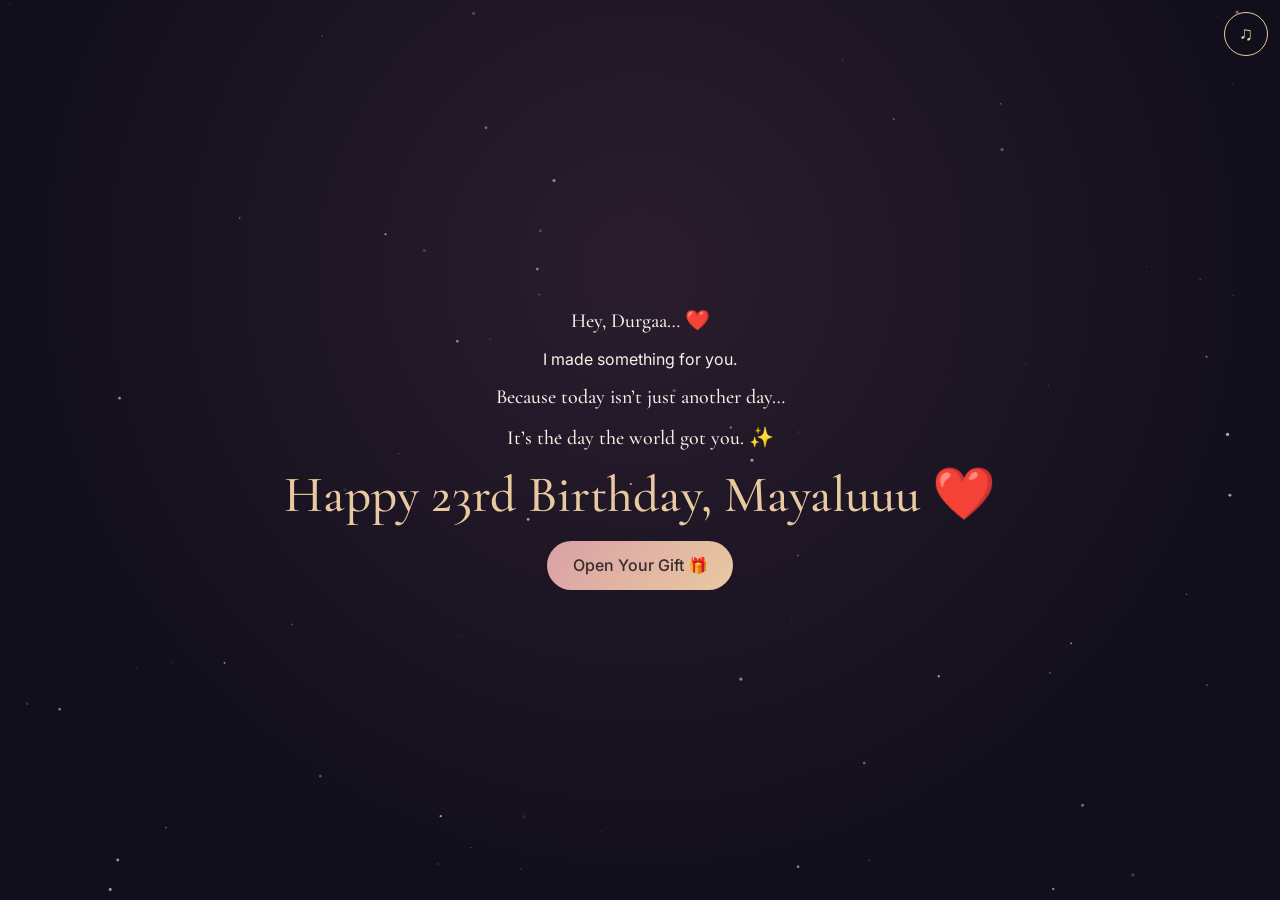
==== index.html @ c052ac60 "Initial commit" ====
<!DOCTYPE html>
<html lang="en">
<head>
<meta charset="utf-8">
<meta name="viewport" content="width=device-width, initial-scale=1, viewport-fit=cover">
<title>Mayaluu · Chapter 23</title>
<link rel="preconnect" href="https://fonts.googleapis.com">
<link href="https://fonts.googleapis.com/css2?family=Cormorant+Garamond:ital,wght@0,500;1,500&family=Inter:wght@400;500&family=Caveat:wght@500&display=swap" rel="stylesheet">
<link rel="stylesheet" href="style.css">
</head>
<body>
<canvas id="stars" aria-hidden="true"></canvas>
<canvas id="confetti" aria-hidden="true"></canvas>

<!-- MUSIC -->
<audio
  id="song"
  src="assets/music/Happy Birthday Durga Jii - usesuno.com.mp3"
  loop
  preload="none">
</audio>

<button
  id="music"
  class="music"
  aria-label="Play or pause music"
  aria-pressed="false">
  ♫
</button>

<!-- 1. OPENING -->
<section id="intro" class="screen on">
  <p class="l serif big" style="--d:.4s">Hey, Durgaa… ❤️</p>
  <p class="l small" style="--d:1.8s">I made something for you.</p>
  <p class="l serif" style="--d:3.4s">Because today isn’t just another day…</p>
  <p class="l serif" style="--d:5s">It’s the day the world got you. ✨</p>
  <h1 class="l serif big gold" style="--d:6.8s">Happy 23rd Birthday, Mayaluuu ❤️</h1>
  <div class="l" style="--d:8.6s">
  <button id="openGift" class="btn glow" onclick="window.location.href='index1.html'">
    Open Your Gift 🎁
  </button>
</div>  
</section>



<div id="toast" role="status"></div>
<script src="script.js"></script>
</body>
</html>
---- style.css ----
/* Palette: tweak here */
:root{--cream:#f8f1e7;--paper:#fbf6ee;--blush:#f1d3d0;--rose:#b86b77;--ink:#3a2a2d;--night:#120f1c;--gold:#e9c9a0;
--serif:"Cormorant Garamond",Georgia,serif;--sans:Inter,system-ui,sans-serif;--hand:Caveat,"Segoe Script",cursive}
*{box-sizing:border-box;margin:0}
html,body{height:100%;overflow:hidden;background:radial-gradient(circle at 50% 30%,#2a1d2e,var(--night) 70%);color:var(--cream);font-family:var(--sans);-webkit-tap-highlight-color:transparent}
canvas{position:fixed;inset:0;width:100%;height:100%;pointer-events:none}#stars{pointer-events:auto}#confetti{z-index:50;pointer-events:none}
.serif{font-family:var(--serif);font-weight:500}.hand{font-family:var(--hand)}.gold{color:var(--gold)}
.screen{position:fixed;inset:0;display:none;flex-direction:column;align-items:center;justify-content:center;gap:1rem;padding:1.5rem;text-align:center;overflow-y:auto;z-index:2}
.screen.on{display:flex;animation:fade 1.2s both}@keyframes fade{from{opacity:0}}
.big{font-size:clamp(2rem,8vw,3.2rem);line-height:1.15}.screen p{font-size:1.25rem;max-width:30ch}.small{font-size:1rem!important;opacity:.8}
.l{opacity:0;animation:rise 1.4s var(--d) both}@keyframes rise{from{opacity:0;transform:translateY(12px);filter:blur(4px)}to{opacity:1;transform:none;filter:none}}
.btn{font:500 1rem var(--sans);padding:.9rem 1.6rem;border-radius:999px;border:1px solid var(--gold);background:transparent;color:var(--cream);cursor:pointer;min-height:48px}
.btn.dark{background:var(--ink);color:var(--cream);border-color:var(--ink)}.btn.sm{padding:.6rem 1.1rem;min-height:44px;font-size:.9rem}
.btn.glow{animation:pulse 2.6s infinite;background:linear-gradient(135deg,#d9a0a6,#e9c9a0);color:var(--ink);border:0}
@keyframes pulse{50%{box-shadow:0 0 28px 6px rgba(233,201,160,.5)}}
button:focus-visible{outline:2px solid var(--gold);outline-offset:3px}
#flash{position:fixed;inset:0;z-index:40;background:radial-gradient(circle,#fff6e0,#f1d3d0 60%,transparent);opacity:0;pointer-events:none;transition:opacity .9s}#flash.on{opacity:1}
.music{position:fixed;top:max(12px,env(safe-area-inset-top));right:12px;z-index:60;width:44px;height:44px;border-radius:50%;border:1px solid var(--gold);background:rgba(18,15,28,.6);color:var(--gold);font-size:1.2rem;cursor:pointer}
.music[aria-pressed=true]{animation:ring 2s infinite}@keyframes ring{0%{box-shadow:0 0 0 0 rgba(233,201,160,.6)}100%{box-shadow:0 0 0 16px transparent}}

/* Mobile-friendly fixed page buttons */
#bookwrap{justify-content:flex-start;padding-top:max(60px,env(safe-area-inset-top))}
.book{height:min(calc(100vh - 200px),calc(100dvh - 200px),590px)}
.ctrl{position:fixed;left:0;right:0;bottom:0;z-index:30;justify-content:space-between;gap:.6rem;margin:0;padding:.7rem 1rem calc(.7rem + env(safe-area-inset-bottom));background:linear-gradient(transparent,rgba(18,15,28,.92) 40%)}
.ctrl button{width:auto;min-width:96px;height:52px;border-radius:999px;padding:0 1.2rem;font:500 1rem var(--sans)}
.ctrl .nx{flex:1;max-width:220px;background:linear-gradient(135deg,#d9a0a6,#e9c9a0);color:var(--ink);border:0;animation:pulse 2.6s infinite}
.ctrl span{flex:0 0 auto;min-width:60px;font-size:.95rem}

/* Fix: intro button must fade in, then pulse */
.btn.glow.l{animation:rise 1.4s var(--d) both,pulse 2.6s calc(var(--d) + 1.4s) infinite}

/* Intro button: shown by script.js after the last line */
.gbtn{opacity:0;pointer-events:none;transition:opacity 1.2s}
.gbtn.on{opacity:1;pointer-events:auto}

/* Paper-like page turn */
.leaf{transition:none}
.leaf.flip{transform:rotateY(-178deg);animation:turnF 1.2s cubic-bezier(.45,.05,.3,1)}
.leaf.unf{animation:turnB 1.2s cubic-bezier(.45,.05,.3,1)}
@keyframes turnF{0%{transform:rotateY(0)}30%{transform:rotateY(-55deg) skewY(2.5deg)}65%{transform:rotateY(-125deg) skewY(-2deg)}100%{transform:rotateY(-178deg)}}
@keyframes turnB{0%{transform:rotateY(-178deg)}35%{transform:rotateY(-125deg) skewY(-2deg)}70%{transform:rotateY(-55deg) skewY(2.5deg)}100%{transform:rotateY(0)}}
.front::after,.back::after{content:"";position:absolute;inset:0;pointer-events:none;opacity:0;background:linear-gradient(90deg,rgba(40,20,20,.35),rgba(255,255,255,.18) 35%,transparent 75%)}
.leaf.flip .front::after,.leaf.flip .back::after,.leaf.unf .front::after,.leaf.unf .back::after{animation:shade 1.2s ease-in-out}
@keyframes shade{0%,100%{opacity:0}50%{opacity:1}}
.leaf.flip,.leaf.unf{filter:drop-shadow(8px 6px 10px rgba(0,0,0,.35))}
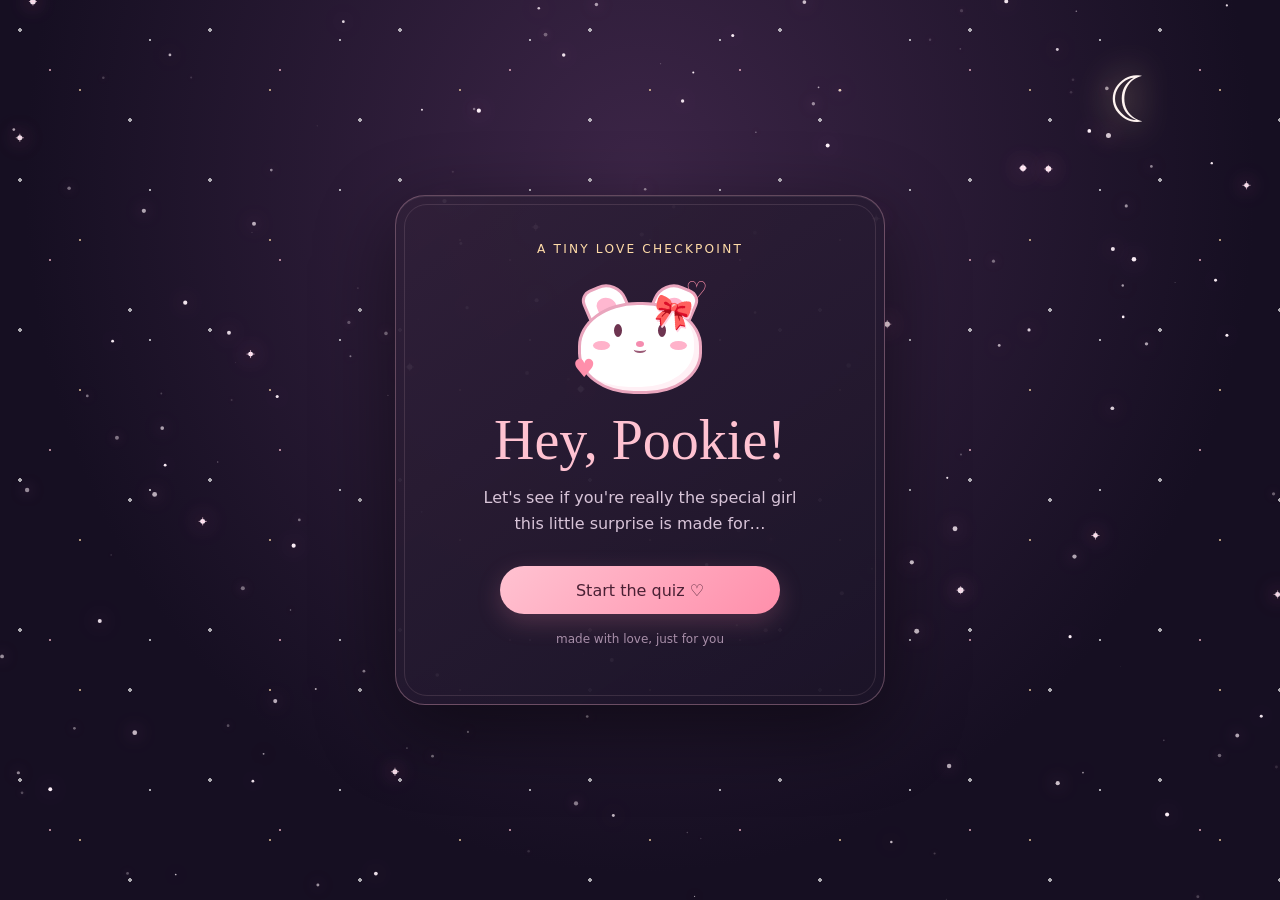
==== commit 081fec67: "Add project files" ====
--- a/index.html
+++ b/index.html
@@ -1,50 +1,461 @@
 <!DOCTYPE html>
 <html lang="en">
 <head>
-<meta charset="utf-8">
-<meta name="viewport" content="width=device-width, initial-scale=1, viewport-fit=cover">
-<title>Mayaluu · Chapter 23</title>
-<link rel="preconnect" href="https://fonts.googleapis.com">
-<link href="https://fonts.googleapis.com/css2?family=Cormorant+Garamond:ital,wght@0,500;1,500&family=Inter:wght@400;500&family=Caveat:wght@500&display=swap" rel="stylesheet">
-<link rel="stylesheet" href="style.css">
+<meta charset="UTF-8">
+<meta name="viewport" content="width=device-width, initial-scale=1.0">
+<meta name="theme-color" content="#160f22">
+<title>Pookie Kitty Quiz ♡</title>
+<style>
+  :root{
+    --night:#160f22; --plum:#2b1b35; --pink:#ff8fab; --pink2:#ffc2d1;
+    --cream:#fff4f1; --gold:#ffdca8; --muted:#d8c4d8;
+  }
+  *{box-sizing:border-box}
+  html,body{margin:0;min-height:100%;font-family:ui-rounded,"Trebuchet MS",system-ui,sans-serif}
+  body{
+    min-height:100svh;display:grid;place-items:center;overflow:hidden;color:var(--cream);
+    background:radial-gradient(ellipse at 50% 20%,#3c2547 0%,var(--night) 68%);
+  }
+  
+/* Animated background canvases */
+canvas {
+  position: fixed;
+  inset: 0;
+  width: 100%;
+  height: 100%;
+  pointer-events: none;
+}
+
+#stars {
+  z-index: 0;
+  pointer-events: none;
+}
+
+#confetti {
+  z-index: 50;
+  pointer-events: none;
+}
+
+/* Keep quiz above the background */
+.sky,
+.moon,
+.wrap,
+.card,
+.screen {
+  position: relative;
+}
+
+.wrap {
+  z-index: 2;
+}
+
+#stars {
+  position: fixed;
+}
+
+#confetti {
+  position: fixed;
+}
+
+/* Don't let the background block quiz buttons */
+body {
+  position: relative;
+  isolation: isolate;
+}
+
+#stars {
+  pointer-events: none;
+}
+
+  .sky,.sky:before,.sky:after{position:fixed;inset:0;pointer-events:none}
+  .sky:before,.sky:after{content:"";background-repeat:repeat;opacity:.65}
+  .sky:before{background-image:radial-gradient(2px 2px at 20px 30px,#fff 98%,transparent),radial-gradient(1px 1px at 80px 90px,#ffdca8 98%,transparent),radial-gradient(1.5px 1.5px at 150px 40px,#fff 98%,transparent);background-size:190px 150px;animation:twinkle 4s ease-in-out infinite alternate}
+  .sky:after{background-image:radial-gradient(1px 1px at 50px 70px,#ffc2d1 98%,transparent),radial-gradient(2px 2px at 130px 120px,#fff 98%,transparent);background-size:230px 190px;animation:twinkle 5s ease-in-out infinite alternate-reverse}
+  @keyframes twinkle{from{opacity:.25}to{opacity:.9}}
+  .moon{position:fixed;top:7%;right:9%;font-size:clamp(2rem,6vw,4rem);filter:drop-shadow(0 0 18px #ffdca8);animation:float 4s ease-in-out infinite}
+  
+  
+  .wrap{position:relative;z-index:2;width:min(92vw,490px);padding:24px 0}
+  .card{
+    position:relative;text-align:center;padding:clamp(22px,6vw,36px) clamp(18px,5vw,34px);
+    border:1px solid #ffbed04d;border-radius:30px;
+    background:linear-gradient(145deg,#302039eF,#1b1428f5);
+    box-shadow:0 24px 80px #0007, inset 0 1px #ffffff12;
+    overflow:hidden;min-height:510px;display:flex;flex-direction:column;align-items:center;justify-content:center;
+  }
+  .card:before{content:"";position:absolute;inset:8px;border:1px solid #ffd4df20;border-radius:23px;pointer-events:none}
+  .eyebrow{font-size:.76rem;letter-spacing:.18em;text-transform:uppercase;color:var(--gold);margin:0 0 12px}
+  h1,h2{font-family:Georgia,"Times New Roman",serif;font-weight:500;line-height:1.12;margin:0}
+  h1{font-size:clamp(2.2rem,9vw,3.5rem);color:var(--pink2)}
+  h2{font-size:clamp(1.8rem,7vw,2.55rem);color:var(--pink2);margin-bottom:12px}
+  .subtitle{color:var(--muted);line-height:1.6;max-width:330px;margin:14px auto 20px}
+  @keyframes popIn { from { opacity: 0; transform: scale(.85) translateY(12px); } to { opacity: 1; transform: scale(1) translateY(0); } }
+    .kitty-wrap { width: 150px; height: 135px; margin: 0 auto 6px; position: relative; }
+    .kitty { width: 130px; height: 110px; position: absolute; left: 10px; top: 16px; animation: kittyBob 2.2s ease-in-out infinite; }
+    @keyframes kittyBob { 0%,100% { transform: translateY(0) rotate(-2deg); } 50% { transform: translateY(-7px) rotate(2deg); } }
+    .ear { position: absolute; top: 0; width: 43px; height: 49px; background: #fff; border: 3px solid #e9a5bd; border-radius: 12px 22px 8px 22px; }
+    .ear.left { left: 11px; transform: rotate(-23deg); }
+    .ear.right { right: 11px; transform: rotate(23deg) scaleX(-1); }
+    .ear:after { content: ""; position: absolute; inset: 10px 9px 8px; background: #ffb7d0; border-radius: 10px 15px 5px 15px; }
+    .face { position: absolute; inset: 18px 3px 0; background: #fff; border: 3px solid #e9a5bd; border-radius: 48% 48% 45% 45%; box-shadow: inset -5px -4px #fff0f5; }
+    .eye { position: absolute; top: 40px; width: 8px; height: 13px; background: #6d3450; border-radius: 50%; }
+    .eye.left { left: 39px; } .eye.right { right: 39px; }
+    .blush { position: absolute; top: 57px; width: 17px; height: 9px; background: #ffb2ca; border-radius: 50%; }
+    .blush.left { left: 18px; } .blush.right { right: 18px; }
+    .nose { position: absolute; top: 57px; left: 50%; transform: translateX(-50%); width: 8px; height: 6px; background: #f58caf; border-radius: 50%; }
+    .mouth { position: absolute; top: 62px; left: 50%; width: 13px; height: 7px; transform: translateX(-50%); border-bottom: 2px solid #9a5975; border-radius: 50%; }
+    .bow { position: absolute; z-index: 2; top: 10px; right: 13px; color: #ff6d9f; font-size: 31px; transform: rotate(14deg); text-shadow: 1px 2px #ffd2e1; }
+    .sparkle { position: absolute; font-size: 22px; animation: twinkle 1.5s ease-in-out infinite alternate; }
+    .sparkle.one { left: 0; top: 27px; } .sparkle.two { right: 0; top: 53px; animation-delay: .6s; }
+    @keyframes twinkle { to { transform: scale(.7) rotate(20deg); opacity: .45; } }
+    .heart{position:absolute;color:var(--pink);font-size:25px;animation:heart-float 2.8s ease-in-out infinite}
+  .heart.h1{right:7px;top:8px}.heart.h2{left:8px;bottom:20px;animation-delay:.8s}
+  @keyframes float{0%,100%{transform:translateY(0)}50%{transform:translateY(-9px)}}
+  @keyframes kitty-bob{0%,100%{transform:rotate(-3deg)}50%{transform:rotate(3deg)}}
+  @keyframes heart-float{0%,100%{transform:translateY(4px) scale(.9);opacity:.65}50%{transform:translateY(-12px) scale(1.12);opacity:1}}
+  .btn{
+    border:0;border-radius:999px;padding:14px 24px;min-height:48px;font:700 1rem inherit;
+    font-family:inherit;font-size:1rem;cursor:pointer;transition:transform .22s,box-shadow .22s,background .22s;
+    -webkit-tap-highlight-color:transparent
+  }
+  .btn:focus-visible,input:focus-visible{
+  outline:3px solid var(--gold);
+  outline-offset:4px}
+  .primary{color:#4a2034;background:linear-gradient(135deg,#ffc2d1,#ff8fab);box-shadow:0 8px 24px #ff8fab35}
+  .primary:hover{transform:translateY(-2px);box-shadow:0 12px 28px #ff8fab55}
+  .primary:active{transform:scale(.97)}
+  .wide{width:min(100%,280px);margin-top:10px}
+  .input{width:100%;max-width:310px;border:1.5px solid #ffc2d1;border-radius:15px;padding:15px 17px;background:#160f2280;color:#fff4f1;font:inherit;text-align:center;font-size:1rem;margin:12px 0 8px}
+  .input::placeholder{color:#cbb8cc}
+  .hint{font-size:.82rem;color:#bfaabd;margin:13px 0 0}
+  .feedback{min-height:27px;color:#ffc2d1;font-size:.9rem;margin:9px 0 0}
+  .progress{display:flex;gap:7px;justify-content:center;margin-bottom:24px}
+  .dot{width:8px;height:8px;border-radius:50%;background:#75566f}
+  .dot.active{background:var(--pink);box-shadow:0 0 12px #ff8fab}
+  .question-icon{font-size:43px;margin-bottom:8px;filter:drop-shadow(0 5px 12px #ff8fab35)}
+  .answers{position:relative;display:flex;align-items:center;justify-content:center;gap:15px;width:100%;min-height:115px;margin-top:12px}
+  #yesBtn{z-index:2;min-width:130px;font-size:1.2rem;padding:15px 27px;transform-origin:center;white-space:nowrap}
+  #noBtn{z-index:3;background:#ffffff12;color:#f6dfe9;border:1px solid #ffffff20;padding:11px 22px;position:relative}
+  .success-kitty{font-size:90px;animation:celebrate .7s ease-in-out infinite alternate}
+  @keyframes celebrate{from{transform:rotate(-7deg) scale(1)}to{transform:rotate(7deg) scale(1.08)}}
+  .hidden{display:none!important}
+  .fade-in{animation:appear .42s ease both}
+  @keyframes appear{from{opacity:0;transform:translateY(12px) scale(.98)}to{opacity:1;transform:translateY(0) scale(1)}}
+  .sparkle{position:fixed;pointer-events:none;z-index:5;animation:pop 900ms ease-out forwards;font-size:20px}
+  @keyframes pop{0%{opacity:0;transform:translateY(0) scale(.5)}20%{opacity:1}100%{opacity:0;transform:translateY(-90px) scale(1.4)}}
+  .tiny{font-size:.75rem;color:#a88fa9;margin-top:18px}
+  @media(max-height:700px){.card{min-height:0;padding-top:22px;padding-bottom:22px}.kitty-wrap{height:115px}.kitty{font-size:84px}.moon{top:2%}}
+  @media(prefers-reduced-motion:reduce){*,*:before,*:after{animation-duration:.01ms!important;animation-iteration-count:1!important;scroll-behavior:auto!important;transition:none!important}}
+</style>
 </head>
 <body>
+
+  
 <canvas id="stars" aria-hidden="true"></canvas>
 <canvas id="confetti" aria-hidden="true"></canvas>
 
-<!-- MUSIC -->
-<audio
-  id="song"
-  src="assets/music/Happy Birthday Durga Jii - usesuno.com.mp3"
-  loop
-  preload="none">
-</audio>
-
-<button
-  id="music"
-  class="music"
-  aria-label="Play or pause music"
-  aria-pressed="false">
-  ♫
-</button>
-
-<!-- 1. OPENING -->
-<section id="intro" class="screen on">
-  <p class="l serif big" style="--d:.4s">Hey, Durgaa… ❤️</p>
-  <p class="l small" style="--d:1.8s">I made something for you.</p>
-  <p class="l serif" style="--d:3.4s">Because today isn’t just another day…</p>
-  <p class="l serif" style="--d:5s">It’s the day the world got you. ✨</p>
-  <h1 class="l serif big gold" style="--d:6.8s">Happy 23rd Birthday, Mayaluuu ❤️</h1>
-  <div class="l" style="--d:8.6s">
-  <button id="openGift" class="btn glow" onclick="window.location.href='index1.html'">
-    Open Your Gift 🎁
-  </button>
-</div>  
-</section>
-
-
-
-<div id="toast" role="status"></div>
-<script src="script.js"></script>
+
+<div class="sky" aria-hidden="true"></div><div class="moon" aria-hidden="true">☾</div>
+<main class="wrap">
+  <section class="card" aria-live="polite">
+    <div id="welcome" class="screen fade-in">
+      <p class="eyebrow">a tiny love checkpoint</p>
+      <div class="kitty-wrap" aria-hidden="true">
+        <span class="sparkle one">✦</span><span class="sparkle two">✧</span>
+      <div class="kitty">
+        <div class="ear left"></div><div class="ear right"></div>
+        <div class="face"></div>
+        <span class="bow">🎀</span>
+        <span class="eye left"></span><span class="eye right"></span>
+        <span class="blush left"></span><span class="blush right"></span>
+        <span class="nose"></span><span class="mouth"></span>
+      </div>
+      <span class="heart h1">♡</span><span class="heart h2">♥</span></div>
+      <h1>Hey, Pookie!</h1>
+      <p class="subtitle">Let's see if you're really the special girl this little surprise is made for…</p>
+      <button class="btn primary wide" id="startBtn">Start the quiz ♡</button>
+      <p class="tiny">made with love, just for you</p>
+    </div>
+
+    <div id="nameQuiz" class="screen hidden">
+      <div class="progress" aria-label="Question 1 of 3"><span class="dot active"></span><span class="dot"></span><span class="dot"></span></div>
+      <div class="question-icon" aria-hidden="true">💗</div>
+      <p class="eyebrow">question 1 of 3</p>
+      <h2>Who is this gift for?</h2>
+      <p class="subtitle">Hmm… I need the name of my favourite girl.</p>
+      <form id="nameForm" autocomplete="off">
+        <input class="input" id="nameInput" name="name" type="text" placeholder="Type your name…" aria-label="Type your name" required maxlength="40">
+        <button class="btn primary wide" type="submit">That's me! →</button>
+      </form>
+      <p class="feedback" id="nameFeedback" role="status"></p>
+      <p class="hint">Psst… you know your own name ♡</p>
+    </div>
+
+    <div id="nicknameQuiz" class="screen hidden">
+      <div class="progress" aria-label="Question 2 of 3"><span class="dot"></span><span class="dot active"></span><span class="dot"></span></div>
+      <div class="question-icon" aria-hidden="true">🎀</div>
+      <p class="eyebrow">question 2 of 3</p>
+      <h2>What special name did he give you?</h2>
+      <p class="subtitle">The little name that belongs to you and him…</p>
+      <form id="nicknameForm" autocomplete="off">
+        <input class="input" id="nicknameInput" name="nickname" type="text" placeholder="Type your special name…" aria-label="Type your special name" required maxlength="40">
+        <button class="btn primary wide" type="submit">You know it! →</button>
+      </form>
+      <p class="feedback" id="nicknameFeedback" role="status"></p>
+      <p class="hint">A little hint: Mayalu ♡</p>
+    </div>
+
+    <div id="loveQuiz" class="screen hidden">
+      <div class="progress" aria-label="Question 3 of 3"><span class="dot"></span><span class="dot"></span><span class="dot active"></span></div>
+      <div class="kitty-wrap" aria-hidden="true" style="height:115px"><span class="kitty" style="font-size:88px">🫶</span><span class="heart h1">♥</span><span class="heart h2">♡</span></div>
+      <p class="eyebrow">last question</p>
+      <h2>Do you love him?</h2>
+      <p class="subtitle">Choose carefully, Pookie… the kitty is watching. 👀</p>
+      <div class="answers" id="answers">
+        <button class="btn primary" id="yesBtn" type="button">♥ Yes!</button>
+        <button class="btn" id="noBtn" type="button">No 🙈</button>
+      </div>
+      <p class="feedback" id="loveFeedback" role="status">There is definitely a right answer… ♡</p>
+    </div>
+
+    <div id="success" class="screen hidden">
+      <p class="eyebrow">access granted</p>
+      <div class="success-kitty" aria-hidden="true">🫰</div>
+      <h1>You passed!</h1>
+      <p class="subtitle">I knew it was you, Mayaluu. Your little surprise is waiting… and every bit of it was made with love. 💗</p>
+      <button class="btn primary wide" id="openGiftBtn">This is only for youuuu < 3</button>
+      <p class="tiny">one little click away from your surprise</p>
+    </div>
+  </section>
+</main>
+<script>
+(() => {
+  // Change this to the filename of your main birthday website.
+  const GIFT_PAGE = "index11.html";
+
+  const screens = ["welcome", "nameQuiz", "nicknameQuiz", "loveQuiz", "success"];
+  function showScreen(id) {
+    screens.forEach(screenId => {
+      const el = document.getElementById(screenId);
+      el.classList.toggle("hidden", screenId !== id);
+      if (screenId === id) {
+        el.classList.remove("fade-in");
+        void el.offsetWidth;
+        el.classList.add("fade-in");
+      }
+    });
+  }
+
+  function popHearts(count = 12) {
+    const symbols = ["♡", "♥", "✨", "💗", "💕"];
+    for (let i = 0; i < count; i++) {
+      const el = document.createElement("span");
+      el.className = "sparkle";
+      el.textContent = symbols[Math.floor(Math.random() * symbols.length)];
+      el.style.left = (8 + Math.random() * 84) + "vw";
+      el.style.top = (45 + Math.random() * 40) + "vh";
+      el.style.animationDelay = (Math.random() * 250) + "ms";
+      document.body.appendChild(el);
+      setTimeout(() => el.remove(), 1300);
+    }
+  }
+
+  
+function partyPop(count = 38) {
+  const emojis = [
+    "🎉", "🎊", "✨", "💖", "💕", "💗",
+    "🥳", "🎀", "🌸", "💝", "⭐", "🩷"
+  ];
+
+  for (let i = 0; i < count; i++) {
+    const el = document.createElement("span");
+    el.className = "party-emoji";
+    el.textContent =
+      emojis[Math.floor(Math.random() * emojis.length)];
+
+    el.style.left = (4 + Math.random() * 92) + "vw";
+    el.style.top = (45 + Math.random() * 48) + "vh";
+    el.style.setProperty(
+      "--duration",
+      (1.2 + Math.random() * 1.3) + "s"
+    );
+    el.style.setProperty(
+      "--drift",
+      (Math.random() * 140 - 70) + "px"
+    );
+    el.style.setProperty(
+      "--spin",
+      (Math.random() * 100 - 50) + "deg"
+    );
+
+    document.body.appendChild(el);
+    el.addEventListener("animationend", () => el.remove());
+  }
+}
+
+
+  document.getElementById("startBtn").addEventListener("click", () => {
+    showScreen("nameQuiz");
+    document.getElementById("nameInput").focus();
+  });
+
+  document.getElementById("nameForm").addEventListener("submit", event => {
+    event.preventDefault();
+    const answer = document.getElementById("nameInput").value.trim().toLocaleLowerCase();
+    const feedback = document.getElementById("nameFeedback");
+    if (answer === "durga","durgaa") {
+      feedback.textContent = "That's my girl! You got it. 💗";
+      popHearts(20);
+      setTimeout(() => {
+        showScreen("nicknameQuiz");
+        document.getElementById("nicknameInput").focus();
+      }, 650);
+    } else {
+      feedback.textContent = "Hmm… not quite, Pookie. Try again! ♡";
+      document.getElementById("nameInput").focus();
+      document.getElementById("nameInput").select();
+    }
+  });
+
+  document.getElementById("nicknameForm").addEventListener("submit", event => {
+    event.preventDefault();
+    const answer = document.getElementById("nicknameInput").value.trim().toLocaleLowerCase();
+    const feedback = document.getElementById("nicknameFeedback");
+    if (answer === "mayalu","mayaluu","darling") {
+      feedback.textContent = "Awww, that's your special name! 🥹💕";
+      popHearts(20);
+      setTimeout(() => showScreen("loveQuiz"), 700);
+    } else {
+      feedback.textContent = "Close, but that's not the magic name. Try again! 🎀";
+      document.getElementById("nicknameInput").focus();
+      document.getElementById("nicknameInput").select();
+    }
+  });
+
+  const answers = document.getElementById("answers");
+  const yesBtn = document.getElementById("yesBtn");
+  const noBtn = document.getElementById("noBtn");
+  const loveFeedback = document.getElementById("loveFeedback");
+  let yesScale = 1;
+  let noTries = 0;
+
+  function dodgeNo() {
+    noTries++;
+    yesScale = Math.min(1 + noTries * 0.16, 2.2);
+    yesBtn.style.transform = `scale(${yesScale})`;
+    yesBtn.style.zIndex = "4";
+    // Place the No button at a fresh random position within the answer area.
+    const area = answers.getBoundingClientRect();
+    const btn = noBtn.getBoundingClientRect();
+    const maxX = Math.max(0, area.width - btn.width - 8);
+    const maxY = Math.max(0, area.height - btn.height - 8);
+    noBtn.style.position = "absolute";
+    noBtn.style.left = (Math.random() * maxX) + "px";
+    noBtn.style.top = (Math.random() * maxY) + "px";
+    noBtn.style.transform = `rotate(${Math.random() * 24 - 12}deg)`;
+    loveFeedback.textContent = ["Hehe, too slow! 🙈", "Nope, try catching it! 💕", "The kitty knows you mean YES! 😼", "Your YES button is getting impatient… 💗"][noTries % 4];
+  }
+
+  noBtn.addEventListener("pointerenter", dodgeNo);
+  noBtn.addEventListener("click", event => {
+    event.preventDefault();
+    dodgeNo();
+  });
+  noBtn.addEventListener("touchstart", event => {
+    event.preventDefault();
+    dodgeNo();
+  }, {passive:false});
+
+  yesBtn.addEventListener("click", () => {
+    popHearts(28);
+    showScreen("success");
+  });
+
+  document.getElementById("openGiftBtn").addEventListener("click", () => {
+    window.location.href = GIFT_PAGE;
+  });
+})();
+
+
+
+(() => {
+  const canvas = document.getElementById("stars");
+  const ctx = canvas.getContext("2d");
+
+  let w, h, stars = [];
+  let dpr = 1;
+
+  function resize() {
+    dpr = Math.min(window.devicePixelRatio || 1, 2);
+    w = window.innerWidth;
+    h = window.innerHeight;
+
+    canvas.width = w * dpr;
+    canvas.height = h * dpr;
+    canvas.style.width = w + "px";
+    canvas.style.height = h + "px";
+
+    ctx.setTransform(dpr, 0, 0, dpr, 0, 0);
+
+    stars = Array.from({ length: 180 }, () => ({
+      x: Math.random() * w,
+      y: Math.random() * h,
+      r: Math.random() * 1.8 + 0.5,
+      phase: Math.random() * Math.PI * 2,
+      speed: 0.025 + Math.random() * 0.065,
+      drift: (Math.random() - 0.5) * 0.12
+    }));
+  }
+
+  function animate() {
+    ctx.clearRect(0, 0, w, h);
+
+    for (const s of stars) {
+      s.phase += s.speed;
+      s.x += s.drift;
+
+      if (s.x < 0) s.x = w;
+      if (s.x > w) s.x = 0;
+
+      // Clearly visible blinking
+      const blink = (Math.sin(s.phase) + 1) / 2;
+      const alpha = 0.12 + blink * 0.88;
+      const radius = s.r * (0.7 + blink * 0.6);
+
+      ctx.beginPath();
+      ctx.arc(s.x, s.y, radius, 0, Math.PI * 2);
+
+      ctx.globalAlpha = alpha;
+      ctx.fillStyle = "#fff2fa";
+      ctx.shadowBlur = 5 + blink * 18;
+      ctx.shadowColor = "#ff8fcb";
+      ctx.fill();
+
+      // A few stars sparkle with a cross-shaped glow
+      if (s.r > 1.8 && blink > 0.8) {
+        ctx.globalAlpha = blink;
+        ctx.strokeStyle = "#ffd6e8";
+        ctx.lineWidth = 0.7;
+        ctx.beginPath();
+        ctx.moveTo(s.x - 4, s.y);
+        ctx.lineTo(s.x + 4, s.y);
+        ctx.moveTo(s.x, s.y - 4);
+        ctx.lineTo(s.x, s.y + 4);
+        ctx.stroke();
+      }
+    }
+
+    ctx.globalAlpha = 1;
+    ctx.shadowBlur = 0;
+    requestAnimationFrame(animate);
+  }
+
+  window.addEventListener("resize", resize);
+  resize();
+  animate();
+})();
+
+
+</script>
 </body>
 </html>
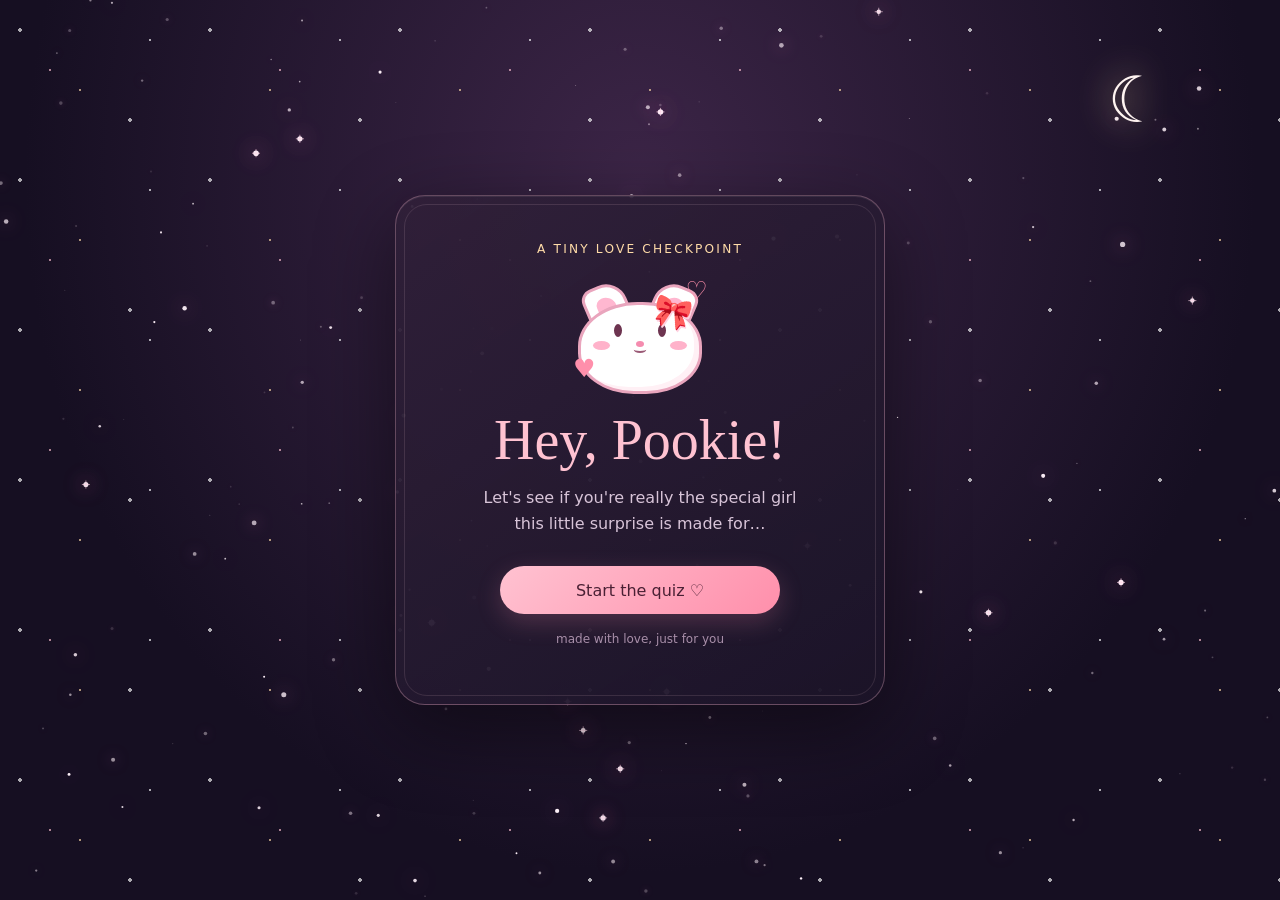
==== commit acb84746: "Initial commit12" ====
--- a/index.html
+++ b/index.html
@@ -4,7 +4,7 @@
 <meta charset="UTF-8">
 <meta name="viewport" content="width=device-width, initial-scale=1.0">
 <meta name="theme-color" content="#160f22">
-<title>Pookie Kitty Quiz ♡</title>
+<title>Happy Birthday Mayaluu ♡</title>
 <style>
   :root{
     --night:#160f22; --plum:#2b1b35; --pink:#ff8fab; --pink2:#ffc2d1;
